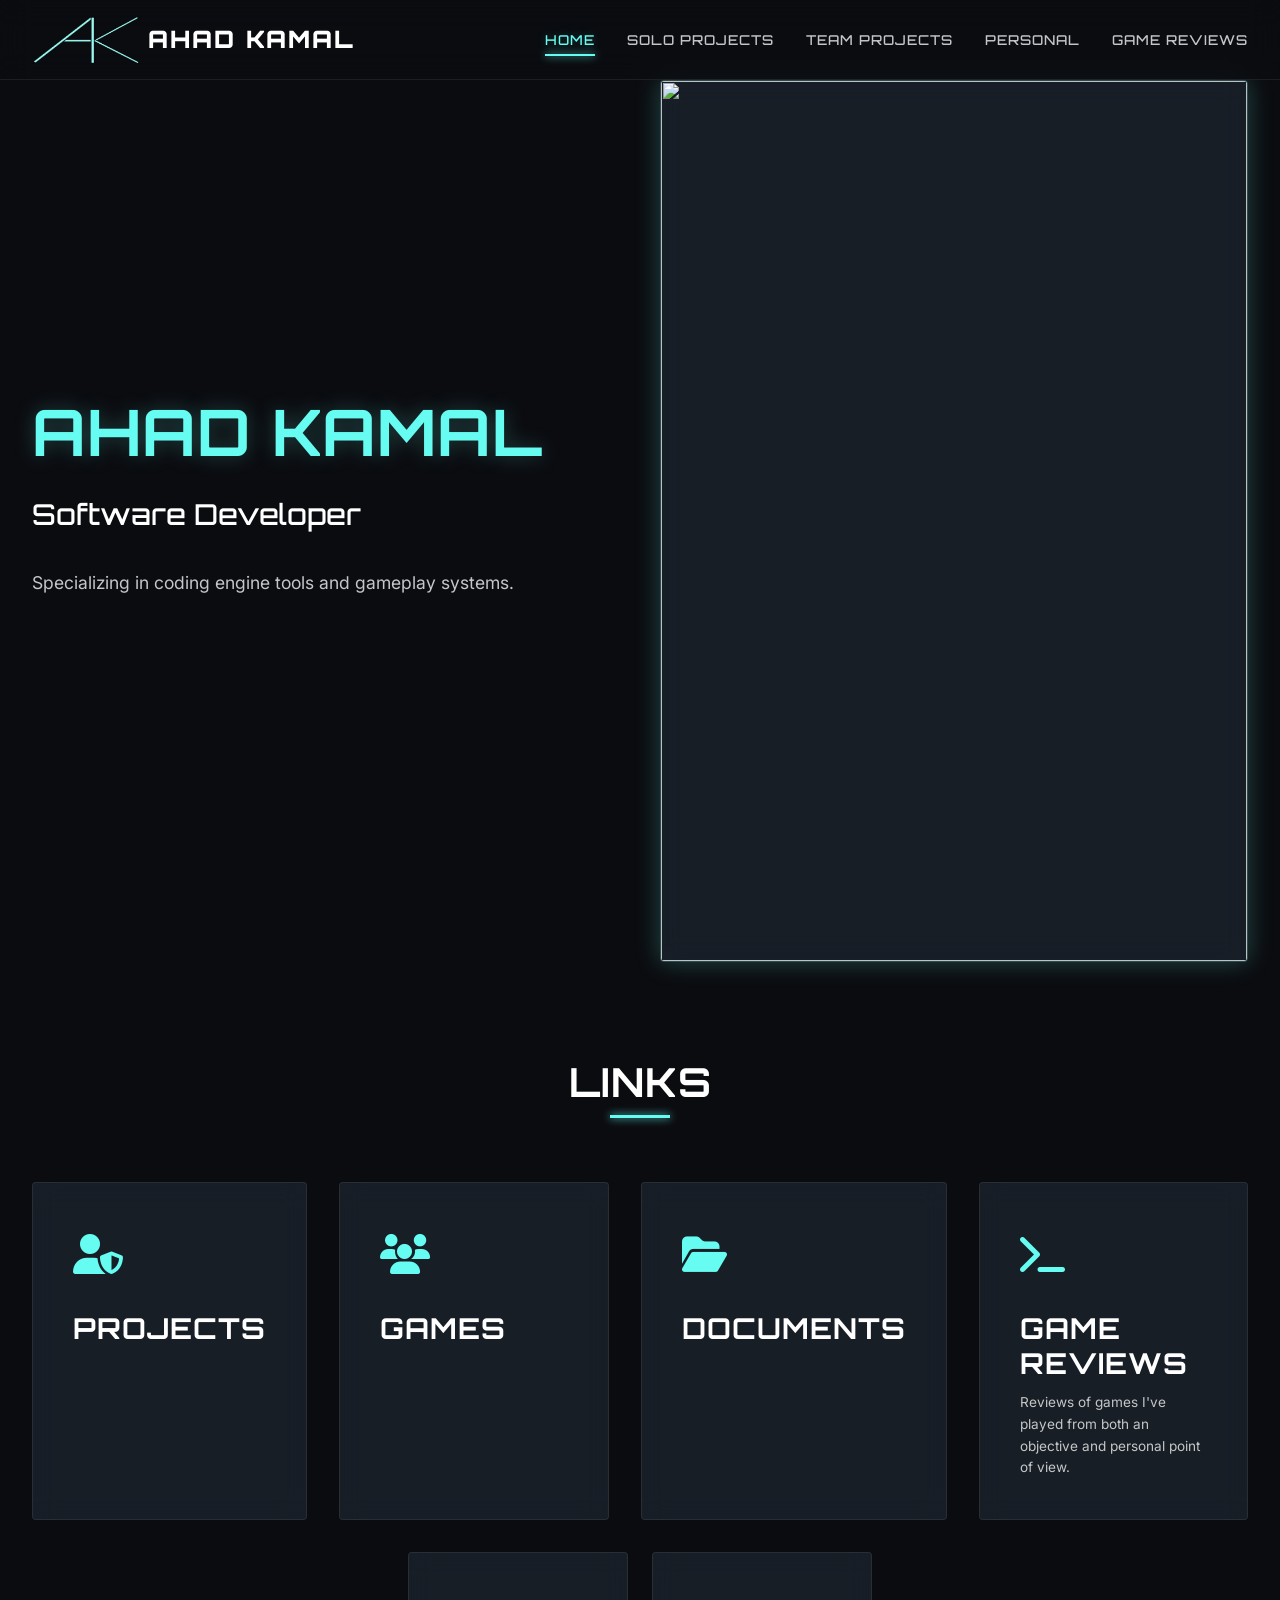
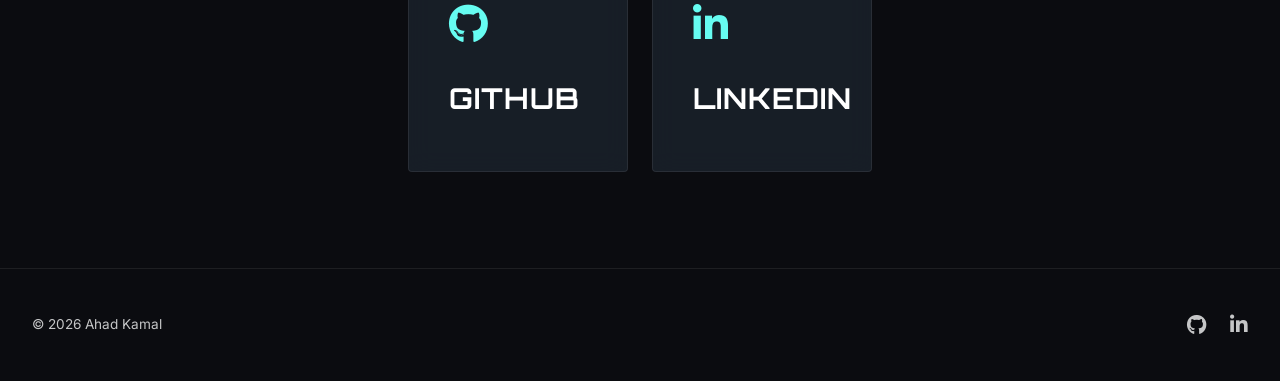
==== index.html @ 6965c728 "Updated grid in index.html" ====
<!DOCTYPE html>
<html lang="en">
<head>
    <meta charset="UTF-8">
    <meta name="viewport" content="width=device-width, initial-scale=1.0">
    <title>Game Developer Portfolio | Premium Studio Interface</title>
    <link rel="stylesheet" href="https://cdnjs.cloudflare.com/ajax/libs/font-awesome/6.4.0/css/all.min.css">
    <link rel="stylesheet" href="css/styles.css">
</head>
<body>

    <header class="navbar" role="banner">
        <div class="container nav-container">
            <a href="index.html" class="nav-logo" aria-label="Developer Home">
                <img src="images/Logo.png" alt="Logo" style="width:108px;height:48px;">
                Ahad Kamal
            </a>
            
            <button class="nav-toggle" aria-label="Toggle Navigation Menu" aria-expanded="false" aria-controls="primary-navigation">
                <span class="bar"></span>
                <span class="bar"></span>
                <span class="bar"></span>
            </button>

            <nav id="primary-navigation" role="navigation">
                <ul class="nav-menu">
                    <li><a href="index.html" class="nav-link active">Home</a></li>
                    <li><a href="individual-work.html" class="nav-link">Solo Projects</a></li>
                    <li><a href="teamwork.html" class="nav-link">Team Projects</a></li>
                    <li><a href="documents.html" class="nav-link">Personal</a></li>
                    <li><a href="reviews.html" class="nav-link">Game Reviews</a></li>
                </ul>
            </nav>
        </div>
    </header>

    <main role="main">
        
        <!-- UPDATED TWO-COLUMN HERO INTEGRATION -->
        <section class="hero" aria-labelledby="hero-title" style="display: flex; align-items: center;">
            <div class="container grid-2" style="align-items: center; width: 100%;">
                
                <!-- Left Column: Copy Terminal -->
                <div class="hero-content">
                    <h1 id="hero-title"><span>Ahad Kamal</span></h1>
                    <p class="subtitle">Software Developer</p>
                    <p class="description">
                        Specializing in coding engine tools and gameplay systems.
                    </p>
                </div>

                <!-- Right Column: Labeled Premium Key Art Container -->
                <div class="glass-panel" style="overflow: hidden; aspect-ratio: 16 / 24; border: var(--border-glow); box-shadow: 0 0 25px var(--accent-cyber-glow);">
                    <img src="images/Thumbnail.jpg" alt="" style="width: 100%; height: 100%; object-fit: cover;">
                </div>

            </div>
        </section>

        <section class="section-padding" aria-labelledby="matrix-title">
            <div class="container">
                <div class="section-header">
                    <h2 id="matrix-title">Links</h2>
                </div>
                
                <div class="grid-4">
                    <a href="individual-work.html" class="glass-panel portal-card" aria-label="Go to Solo Projects">
                        <div>
                            <div class="icon"><i class="fas fa-user-shield"></i></div>
                            <h3>Projects</h3>
                            <p></p>
                        </div>
                    </a>

                    <a href="teamwork.html" class="glass-panel portal-card" aria-label="Go to Teamwork Projects">
                        <div>
                            <div class="icon"><i class="fas fa-users"></i></div>
                            <h3>Games</h3>
                            <p></p>
                        </div>
                    </a>

                    <a href="documents.html" class="glass-panel portal-card" aria-label="Go to Personal Documents">
                        <div>
                            <div class="icon"><i class="fas fa-folder-open"></i></div>
                            <h3>Documents</h3>
                            <p></p>
                        </div>
                    </a>

                    <a href="reviews.html" class="glass-panel portal-card" aria-label="Go to Game Reviews">
                        <div>
                            <div class="icon"><i class="fas fa-terminal"></i></div>
                            <h3>Game Reviews</h3>
                            <p>Reviews of games I've played from both an objective and personal point of view.</p>
                        </div>
                    </a>
                </div>
            </div>

                <div class="social-links">
                    <a href="https://github.com/Ahad-Kamal"
                       target="_blank"
                       rel="noopener"
                       class="glass-panel portal-card social-card">
                       <div>
                           <div class="icon"><i class="fab fa-github"></i></div>
                           <h3>GitHub</h3>
                       </div>
                   </a>

                   <a href="https://www.linkedin.com/in/ahad-kamal-476446263"
                      target="_blank"
                      rel="noopener"
                      class="glass-panel portal-card social-card">
                      <div>
                        <div class="icon"><i class="fab fa-linkedin-in"></i></div>
                        <h3>LinkedIn</h3>
                      </div>
                  </a>
            </div>
        </section>
    </main>

    <footer class="footer" role="contentinfo">
        <div class="container footer-container">
            <p class="footer-copy">&copy; <span id="dynamic-year"></span> Ahad Kamal</p>
            <div class="footer-socials">
                <a href="https://github.com/Ahad-Kamal" target="_blank" rel="noopener" class="social-icon" aria-label="GitHub Target Terminal"><i class="fab fa-github"></i></a>
                <a href="https://www.linkedin.com/in/ahad-kamal-476446263" target="_blank" rel="noopener" class="social-icon" aria-label="LinkedIn Network Uplink"><i class="fab fa-linkedin-in"></i></a>
            </div>
        </div>
    </footer>

    <script src="js/main.js"></script>
</body>
</html>
---- css/styles.css ----
/* ==========================================================================
   1. DESIGN SYSTEM VARIABLES & FONTS
   ========================================================================== */
@import url('https://fonts.googleapis.com/css2?family=Inter:wght@300;400;500;600&family=Orbitron:wght@500;700;900&display=swap');

:root {
    /* Color Palette */
    --bg-deep-space: #0b0c10;
    --bg-dark-slate: #1f2833;
    --bg-card-glass: rgba(31, 40, 51, 0.65);
    --bg-nav-glass: rgba(11, 12, 16, 0.75);
    
    --accent-cyber: #66fcf1;
    --accent-laser: #45a29e;
    --accent-cyber-glow: rgba(102, 252, 241, 0.25);
    --accent-laser-glow: rgba(69, 162, 158, 0.2);
    
    --text-platinum: #ffffff;
    --text-muted: #c5c6c7;
    --text-dark: #0b0c10;

    /* Semantic Structural Variables */
    --border-glow: 1px solid rgba(102, 252, 241, 0.2);
    --border-muted: 1px solid rgba(197, 198, 199, 0.1);
    --radius-sharp: 4px;
    --transition-fast: all 0.3s ease-in-out;
    --max-width: 1400px;
    --nav-height: 80px;

    /* Fluid Typography Clamps (Responsive without Media Queries) */
    --font-heading: 'Orbitron', sans-serif;
    --font-body: 'Inter', sans-serif;
    
    --fs-h1: clamp(2.5rem, 5vw, 4.5rem);
    --fs-h2: clamp(1.8rem, 4vw, 2.5rem);
    --fs-h3: clamp(1.4rem, 2.5vw, 1.8rem);
    --fs-body: clamp(0.95rem, 1vw + 0.5rem, 1.1rem);
    --fs-small: 0.85rem;
}

/* ==========================================================================
   2. CORE RESET & BASE STYLES
   ========================================================================== */
*, *::before, *::after {
    box-sizing: border-box;
    margin: 0;
    padding: 0;
}

html {
    scroll-behavior: smooth;
    background-color: var(--bg-deep-space);
    font-family: var(--font-body);
    color: var(--text-muted);
    line-height: 1.6;
}

body {
    min-height: 100vh;
    display: flex;
    flex-direction: column;
    overflow-x: hidden;
    position: relative;
}

/* Base Scrollbar Styling */
::-webkit-scrollbar {
    width: 8px;
    height: 8px;
}
::-webkit-scrollbar-track {
    background: var(--bg-deep-space);
}
::-webkit-scrollbar-thumb {
    background: var(--bg-dark-slate);
    border: 1px solid var(--accent-laser);
    border-radius: var(--radius-sharp);
}
::-webkit-scrollbar-thumb:hover {
    background: var(--accent-cyber);
}

/* Typography Defaults */
h1, h2, h3, h4 {
    font-family: var(--font-heading);
    color: var(--text-platinum);
    font-weight: 700;
    letter-spacing: 1px;
    line-height: 1.2;
}

a {
    color: inherit;
    text-decoration: none;
    transition: var(--transition-fast);
}

img, iframe, video {
    max-width: 100%;
    display: block;
    height: auto;
}

/* Focus States for Keyboard Accessibility */
a:focus-visible, button:focus-visible {
    outline: 2px solid var(--accent-cyber);
    outline-offset: 4px;
}

/* ==========================================================================
   3. GLOBAL LAYOUT & STRUCTURAL UTILITIES
   ========================================================================== */
.container {
    width: 100%;
    max-width: var(--max-width);
    margin: 0 auto;
    padding: 0 2rem;
}

.section-padding {
    padding: 6rem 0;
}

.grid-2 {
    display: grid;
    grid-template-columns: repeat(auto-fit, minmax(300px, 1fr));
    gap: 2.5rem;
}

.grid-3 {
    display: grid;
    grid-template-columns: repeat(auto-fit, minmax(350px, 1fr));
    gap: 2.5rem;
}

.grid-4 {
    display: grid;
    grid-template-columns: repeat(4, 1fr);
    gap: 2rem;
}

.social-links {
    display: flex;
    justify-content: center;
    gap: 1.5rem;
    margin-top: 2rem;
}

.social-card {
    width: 220px;
}

.flex-center {
    display: flex;
    align-items: center;
    justify-content: center;
}

/* Glassmorphism Base Modifier */
.glass-panel {
    background: var(--bg-card-glass);
    backdrop-filter: blur(12px);
    -webkit-backdrop-filter: blur(12px);
    border: var(--border-muted);
    border-radius: var(--radius-sharp);
    transition: var(--transition-fast);
}

.glass-panel:hover {
    border: var(--border-glow);
    box-shadow: 0 0 20px var(--accent-cyber-glow);
}

/* Tech Badges / Tags */
.tech-badge {
    display: inline-block;
    font-family: var(--font-heading);
    font-size: var(--fs-small);
    font-weight: 500;
    color: var(--accent-cyber);
    background: rgba(102, 252, 241, 0.08);
    border: 1px solid rgba(102, 252, 241, 0.3);
    padding: 0.25rem 0.75rem;
    border-radius: var(--radius-sharp);
    text-transform: uppercase;
    letter-spacing: 0.5px;
}

/* Section Header Utility */
.section-header {
    margin-bottom: 4rem;
    text-align: center;
    position: relative;
}

.section-header h2 {
    font-size: var(--fs-h2);
    text-transform: uppercase;
    display: inline-block;
    position: relative;
    padding-bottom: 0.75rem;
}

.section-header h2::after {
    content: '';
    position: absolute;
    bottom: 0;
    left: 50%;
    transform: translateX(-50%);
    width: 60px;
    height: 3px;
    background: var(--accent-cyber);
    box-shadow: 0 0 8px var(--accent-cyber);
}

/* ==========================================================================
   4. NAVIGATION COMPONENT (STICKY/GLASSMORPHIC)
   ========================================================================== */
.navbar {
    position: fixed;
    top: 0;
    left: 0;
    width: 100%;
    height: var(--nav-height);
    z-index: 1000;
    background: var(--bg-nav-glass);
    backdrop-filter: blur(16px);
    -webkit-backdrop-filter: blur(16px);
    border-bottom: var(--border-muted);
    transition: var(--transition-fast);
}

.navbar.scrolled {
    height: 70px;
    border-bottom: var(--border-glow);
    box-shadow: 0 4px 20px rgba(0, 0, 0, 0.4);
}

.nav-container {
    display: flex;
    align-items: center;
    justify-content: space-between;
    height: 100%;
}

.nav-logo {
    font-family: var(--font-heading);
    font-size: 1.5rem;
    font-weight: 900;
    color: var(--text-platinum);
    text-transform: uppercase;
    letter-spacing: 2px;
    display: flex;
    align-items: center;
    gap: 0.5rem;
}

.nav-logo-icon {
    width: 36px;
    height: 36px;
    object-fit: contain;
    flex-shrink: 0;
}

.nav-logo span {
    color: var(--accent-cyber);
    text-shadow: 0 0 10px var(--accent-cyber-glow);
}

.nav-menu {
    display: flex;
    list-style: none;
    gap: 2rem;
}

.nav-link {
    font-family: var(--font-heading);
    font-size: var(--fs-small);
    font-weight: 500;
    text-transform: uppercase;
    letter-spacing: 1px;
    padding: 0.5rem 0;
    position: relative;
}

.nav-link:hover, .nav-link.active {
    color: var(--accent-cyber);
    text-shadow: 0 0 8px var(--accent-cyber-glow);
}

.nav-link::after {
    content: '';
    position: absolute;
    bottom: 0;
    left: 0;
    width: 0;
    height: 2px;
    background: var(--accent-cyber);
    box-shadow: 0 0 8px var(--accent-cyber);
    transition: var(--transition-fast);
}

.nav-link:hover::after, .nav-link.active::after {
    width: 100%;
}

/* Mobile Hamburger Trigger */
.nav-toggle {
    display: none;
    flex-direction: column;
    justify-content: space-between;
    width: 30px;
    height: 21px;
    background: transparent;
    border: none;
    cursor: pointer;
    z-index: 1100;
}

.nav-toggle .bar {
    width: 100%;
    height: 3px;
    background-color: var(--text-platinum);
    transition: var(--transition-fast);
    border-radius: var(--radius-sharp);
}

/* ==========================================================================
   5. BUTTON & INTERACTION UTILITIES
   ========================================================================== */
.btn {
    display: inline-flex;
    align-items: center;
    justify-content: center;
    gap: 0.75rem;
    font-family: var(--font-heading);
    font-size: var(--fs-small);
    font-weight: 700;
    text-transform: uppercase;
    letter-spacing: 1px;
    padding: 1rem 2rem;
    border-radius: var(--radius-sharp);
    cursor: pointer;
    transition: var(--transition-fast);
    position: relative;
    overflow: hidden;
}

.btn-primary {
    background: var(--accent-cyber);
    color: var(--text-dark);
    border: 1px solid var(--accent-cyber);
    box-shadow: 0 0 15px var(--accent-cyber-glow);
}

.btn-primary:hover {
    background: transparent;
    color: var(--accent-cyber);
    box-shadow: 0 0 25px rgba(102, 252, 241, 0.4);
}

.btn-secondary {
    background: transparent;
    color: var(--text-platinum);
    border: 1px solid var(--accent-laser);
}

.btn-secondary:hover {
    background: rgba(69, 162, 158, 0.1);
    color: var(--accent-cyber);
    border-color: var(--accent-cyber);
    box-shadow: 0 0 15px var(--accent-laser-glow);
}

/* Micro-animation for interactive download/action items */
.btn-animate-icon i {
    transition: var(--transition-fast);
}

.btn-animate-icon:hover i {
    transform: translateY(3px);
}

/* ==========================================================================
   6. PAGE 1: HOME COMPONENT STYLES
   ========================================================================== */
.hero {
    min-height: 100vh;
    position: relative;
    display: flex;
    align-items: center;
    padding-top: var(--nav-height);
    background: linear-gradient(rgba(11, 12, 16, 0.85), rgba(11, 12, 16, 0.95)), 
                url('../images/hero-bg.jpg') center/cover no-repeat fixed;
}

.hero-content {
    max-width: 800px;
}

.hero h1 {
    font-size: var(--fs-h1);
    text-transform: uppercase;
    line-height: 1.1;
    margin-bottom: 1.5rem;
}

.hero h1 span {
    color: var(--accent-cyber);
    text-shadow: 0 0 20px var(--accent-cyber-glow);
}

.hero .subtitle {
    font-size: var(--fs-h3);
    color: var(--text-platinum);
    font-family: var(--font-heading);
    margin-bottom: 2rem;
    font-weight: 500;
}

.hero .description {
    font-size: var(--fs-body);
    margin-bottom: 3rem;
    max-width: 650px;
}

.hero-buttons {
    display: flex;
    gap: 1.5rem;
    flex-wrap: wrap;
}

/* Portal/Quick-Access Matrix Grid */
.portal-card {
    padding: 2.5rem;
    display: flex;
    flex-direction: column;
    justify-content: space-between;
    height: 100%;
    min-height: 220px;
}

.portal-card .icon {
    font-size: 2.5rem;
    color: var(--accent-cyber);
    margin-bottom: 1.5rem;
}

.portal-card h3 {
    font-size: var(--fs-h3);
    margin-bottom: 0.75rem;
    text-transform: uppercase;
}

.portal-card p {
    font-size: var(--fs-small);
    color: var(--text-muted);
}

/* ==========================================================================
   7. PAGE 2: INDIVIDUAL WORK STYLES (TEMPLATED SHOWCASE)
   ========================================================================== */
.project-showcase {
    margin-bottom: 6rem;
}

.project-showcase:last-child {
    margin-bottom: 0;
}

.showcase-media {
    position: relative;
    width: 100%;
    aspect-ratio: 16 / 9;
    background: var(--bg-dark-slate);
    border-radius: var(--radius-sharp);
    overflow: hidden;
    border: var(--border-muted);
}

.showcase-media img {
    width: 100%;
    height: 100%;
    object-fit: cover;
}

.showcase-content {
    display: flex;
    flex-direction: column;
    justify-content: center;
}

.showcase-title {
    font-size: var(--fs-h2);
    text-transform: uppercase;
    margin-bottom: 1rem;
}

.tech-stack-container {
    display: flex;
    flex-wrap: wrap;
    gap: 0.5rem;
    margin-bottom: 1.5rem;
}

.showcase-block {
    margin-bottom: 1.5rem;
}

.showcase-block h4 {
    font-family: var(--font-heading);
    color: var(--accent-cyber);
    text-transform: uppercase;
    font-size: var(--fs-small);
    margin-bottom: 0.5rem;
    letter-spacing: 0.5px;
}

/* Alternating layout via order assignment for alternating rows */
.project-showcase.alternate .showcase-media {
    order: 2;
}

/* ==========================================================================
   8. PAGE 3: TEAMWORK PROJECTS (VIDEO TRAILERS & METADATA)
   ========================================================================== */
.team-card {
    display: grid;
    grid-template-columns: 2fr 1fr;
    border: var(--border-muted);
    border-radius: var(--radius-sharp);
    overflow: hidden;
    background: var(--bg-card-glass);
}

.video-container {
    position: relative;
    width: 100%;
    padding-bottom: 56.25%; /* Perfect 16:9 Aspect Ratio */
    height: 0;
    background: #000;
}

.video-container iframe {
    position: absolute;
    top: 0;
    left: 0;
    width: 100%;
    height: 100%;
    border: 0;
}

.sidebar-meta {
    padding: 2rem;
    background: rgba(11, 12, 16, 0.4);
    border-left: var(--border-muted);
    display: flex;
    flex-direction: column;
    justify-content: space-between;
}

.meta-group {
    margin-bottom: 1.25rem;
}

.meta-group:last-child {
    margin-bottom: 0;
}

.meta-label {
    font-family: var(--font-heading);
    color: var(--accent-cyber);
    font-size: var(--fs-small);
    text-transform: uppercase;
    font-weight: 700;
    display: block;
    margin-bottom: 0.25rem;
}

.meta-value {
    font-size: var(--fs-body);
    color: var(--text-platinum);
}

/* ==========================================================================
   9. PAGE 4: PERSONAL DOCUMENTS STYLES
   ========================================================================== */
.doc-split-layout {
    display: grid;
    grid-template-columns: 1fr 1fr;
    gap: 4rem;
}

.doc-section {
    display: flex;
    flex-direction: column;
}

.doc-preview-box {
    width: 100%;
    height: 600px;
    background: var(--bg-dark-slate);
    border: var(--border-muted);
    border-radius: var(--radius-sharp);
    margin-bottom: 1.5rem;
    overflow: hidden;
}

.doc-preview-box iframe {
    width: 100%;
    height: 100%;
    border: none;
}

/* ==========================================================================
   10. PAGE 5: GAME REVIEWS STYLES (ENGINEERING ANALYSIS)
   ========================================================================== */
.review-card {
    display: flex;
    flex-direction: column;
    height: 100%;
    overflow: hidden;
}

.review-thumb {
    width: 100%;
    aspect-ratio: 16 / 9;
    object-fit: cover;
    border-bottom: var(--border-muted);
}

.review-body {
    padding: 2rem;
    flex-grow: 1;
    display: flex;
    flex-direction: column;
}

.review-title {
    font-size: var(--fs-h3);
    text-transform: uppercase;
    margin-bottom: 1rem;
}

/* Metric / Performance Rating Layouts */
.rating-container {
    margin: 1rem 0 1.5rem 0;
}

.rating-row {
    margin-bottom: 0.75rem;
}

.rating-info {
    display: flex;
    justify-content: space-between;
    font-family: var(--font-heading);
    font-size: var(--fs-small);
    text-transform: uppercase;
    margin-bottom: 0.25rem;
}

.rating-bar-bg {
    width: 100%;
    height: 6px;
    background: var(--bg-dark-slate);
    border-radius: var(--radius-sharp);
    overflow: hidden;
}

.rating-bar-fill {
    height: 100%;
    background: linear-gradient(90deg, var(--accent-laser), var(--accent-cyber));
    box-shadow: 0 0 8px var(--accent-cyber-glow);
    border-radius: var(--radius-sharp);
}

/* Expandable content architecture */
.review-snippet {
    font-size: var(--fs-body);
    margin-bottom: 1.5rem;
}

.review-full-content {
    max-height: 0;
    overflow: hidden;
    transition: max-height 0.4s ease-out;
    font-size: var(--fs-body);
    color: var(--text-muted);
    border-top: 0 solid transparent;
    padding-top: 0;
}

.review-full-content.expanded {
    max-height: 1000px; /* High boundary box for smooth CSS transitions */
    border-top: 1px solid rgba(197, 198, 199, 0.1);
    padding-top: 1rem;
    margin-top: 1rem;
}

.btn-toggle-review {
    background: transparent;
    border: none;
    color: var(--accent-cyber);
    font-family: var(--font-heading);
    font-size: var(--fs-small);
    text-transform: uppercase;
    cursor: pointer;
    display: inline-flex;
    align-items: center;
    gap: 0.5rem;
    padding: 0;
    margin-top: auto;
    font-weight: 700;
}

/* ==========================================================================
   11. GLOBAL FOOTER COMPONENT
   ========================================================================== */
.footer {
    margin-top: auto;
    background: var(--bg-deep-space);
    border-top: var(--border-muted);
    padding: 2.5rem 0;
}

.footer-container {
    display: flex;
    justify-content: space-between;
    align-items: center;
    flex-wrap: wrap;
    gap: 1.5rem;
}

.footer-copy {
    font-size: var(--fs-small);
    color: var(--text-muted);
}

.footer-socials {
    display: flex;
    gap: 1.5rem;
}

.social-icon {
    font-size: 1.25rem;
    color: var(--text-muted);
}

.social-icon:hover {
    color: var(--accent-cyber);
    transform: translateY(-3px);
    text-shadow: 0 0 10px var(--accent-cyber-glow);
}

/* ==========================================================================
   12. MEDIA QUERIES & RESPONSIVE BREAKPOINTS
   ========================================================================== */

/* Tablet & Smaller Layout adjustments */
@media (max-width: 992px) {
    .team-card {
        grid-template-columns: 1fr;
    }
    .sidebar-meta {
        border-left: none;
        border-top: var(--border-muted);
    }
    .doc-split-layout {
        grid-template-columns: 1fr;
        gap: 3rem;
    }
    .project-showcase.alternate .showcase-media {
        order: 0; /* Clear alternating layout rules on mobile viewports */
    }
}

/* Mobile Systems & Navigation Override */
@media (max-width: 768px) {
    .nav-toggle {
        display: flex;
    }

    .nav-menu {
        position: fixed;
        top: var(--nav-height);
        left: -100%;
        width: 100%;
        height: calc(100vh - var(--nav-height));
        background: rgba(11, 12, 16, 0.98);
        backdrop-filter: blur(20px);
        flex-direction: column;
        align-items: center;
        padding-top: 3rem;
        gap: 2.5rem;
        transition: 0.4s cubic-bezier(0.1, 0.9, 0.2, 1);
        border-top: var(--border-muted);
    }

    .nav-menu.active {
        left: 0;
    }

    /* Cross animation transformation states for mobile menu triggers */
    .nav-toggle.active .bar:nth-child(1) {
        transform: translateY(9px) rotate(45deg);
        background-color: var(--accent-cyber);
    }
    .nav-toggle.active .bar:nth-child(2) {
        opacity: 0;
    }
    .nav-toggle.active .bar:nth-child(3) {
        transform: translateY(-9px) rotate(-45deg);
        background-color: var(--accent-cyber);
    }

    .hero-buttons {
        flex-direction: column;
        width: 100%;
    }
    
    .btn {
        width: 100%;
    }
}
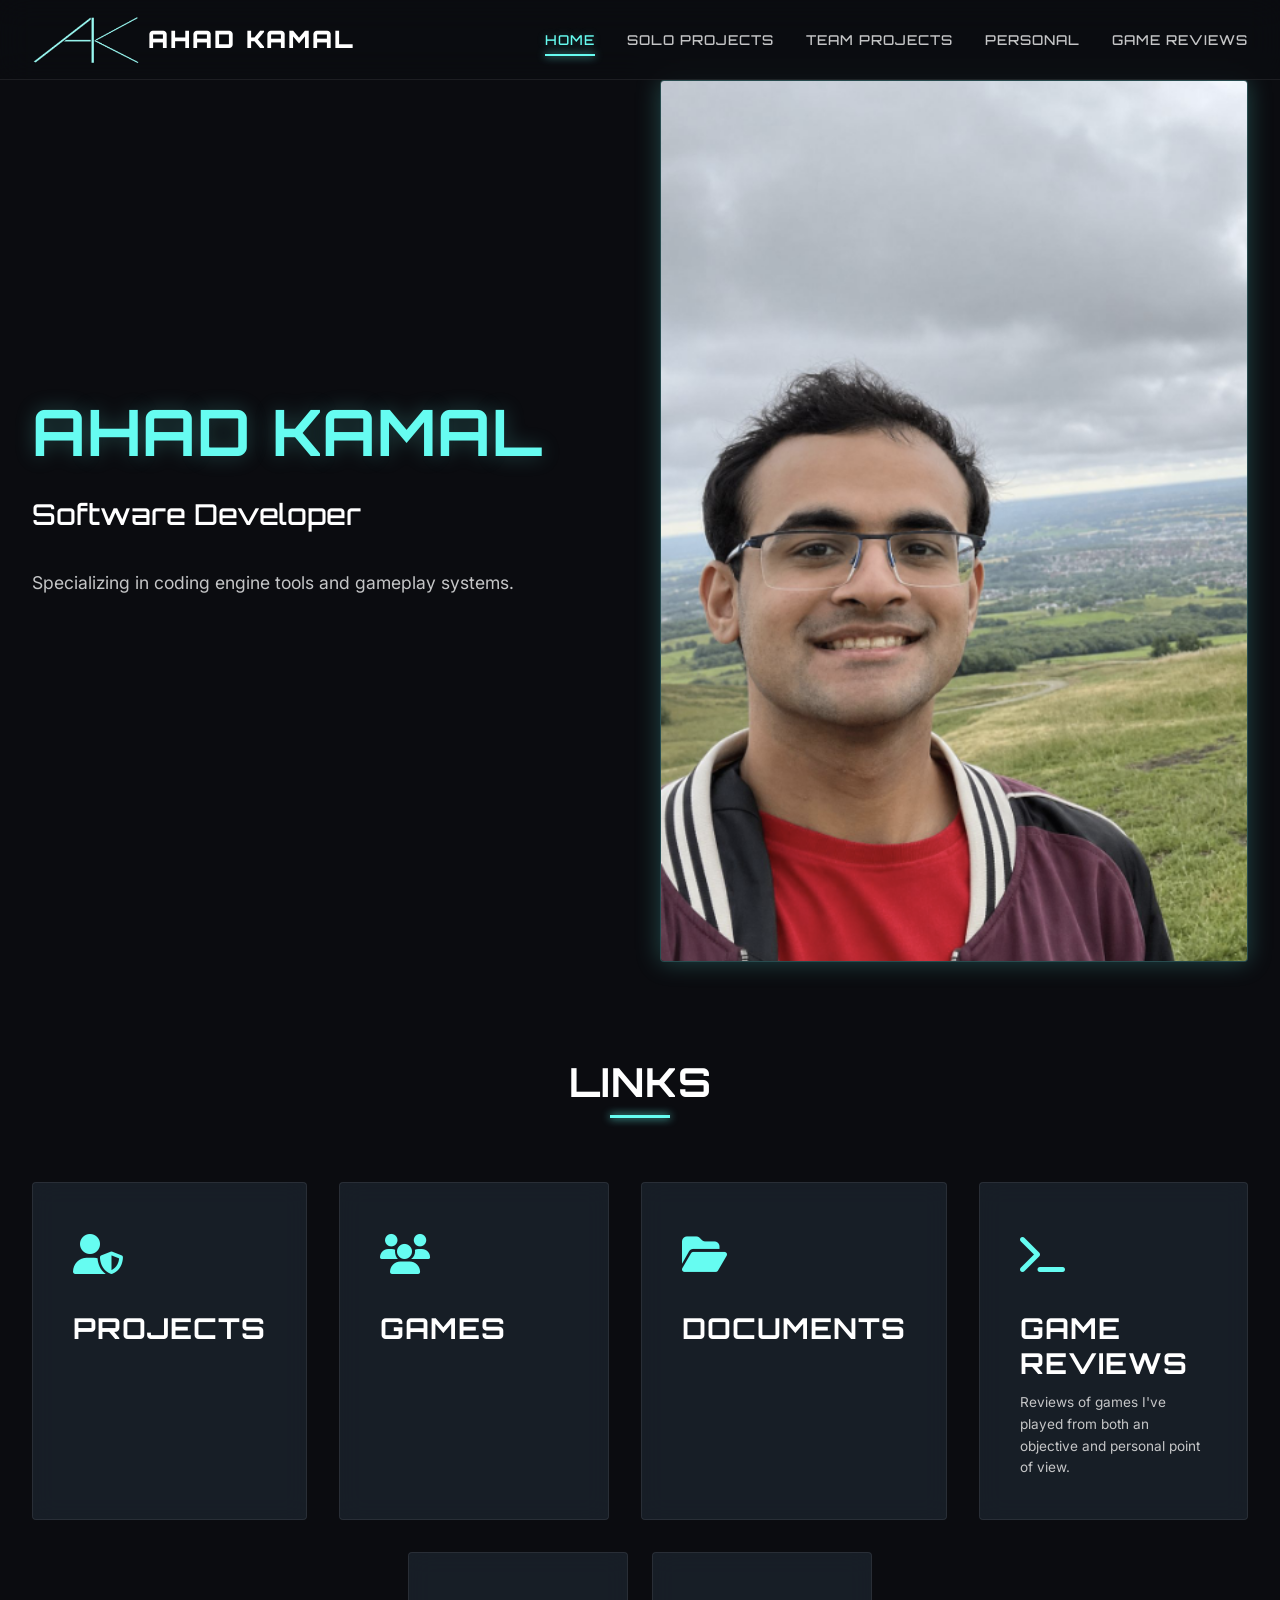
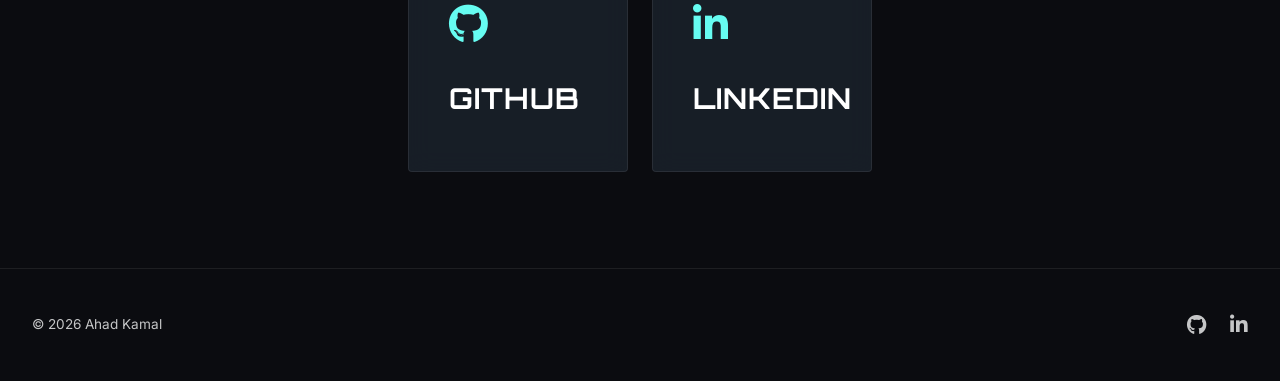
==== commit 88333d0f: "fixed thumbnail in index.html" ====
--- a/index.html
+++ b/index.html
@@ -51,7 +51,7 @@
 
                 <!-- Right Column: Labeled Premium Key Art Container -->
                 <div class="glass-panel" style="overflow: hidden; aspect-ratio: 16 / 24; border: var(--border-glow); box-shadow: 0 0 25px var(--accent-cyber-glow);">
-                    <img src="images/Thumbnail.jpg" alt="" style="width: 100%; height: 100%; object-fit: cover;">
+                    <img src="images/Thumbnail.png" alt="" style="width: 100%; height: 100%; object-fit: cover;">
                 </div>
 
             </div>
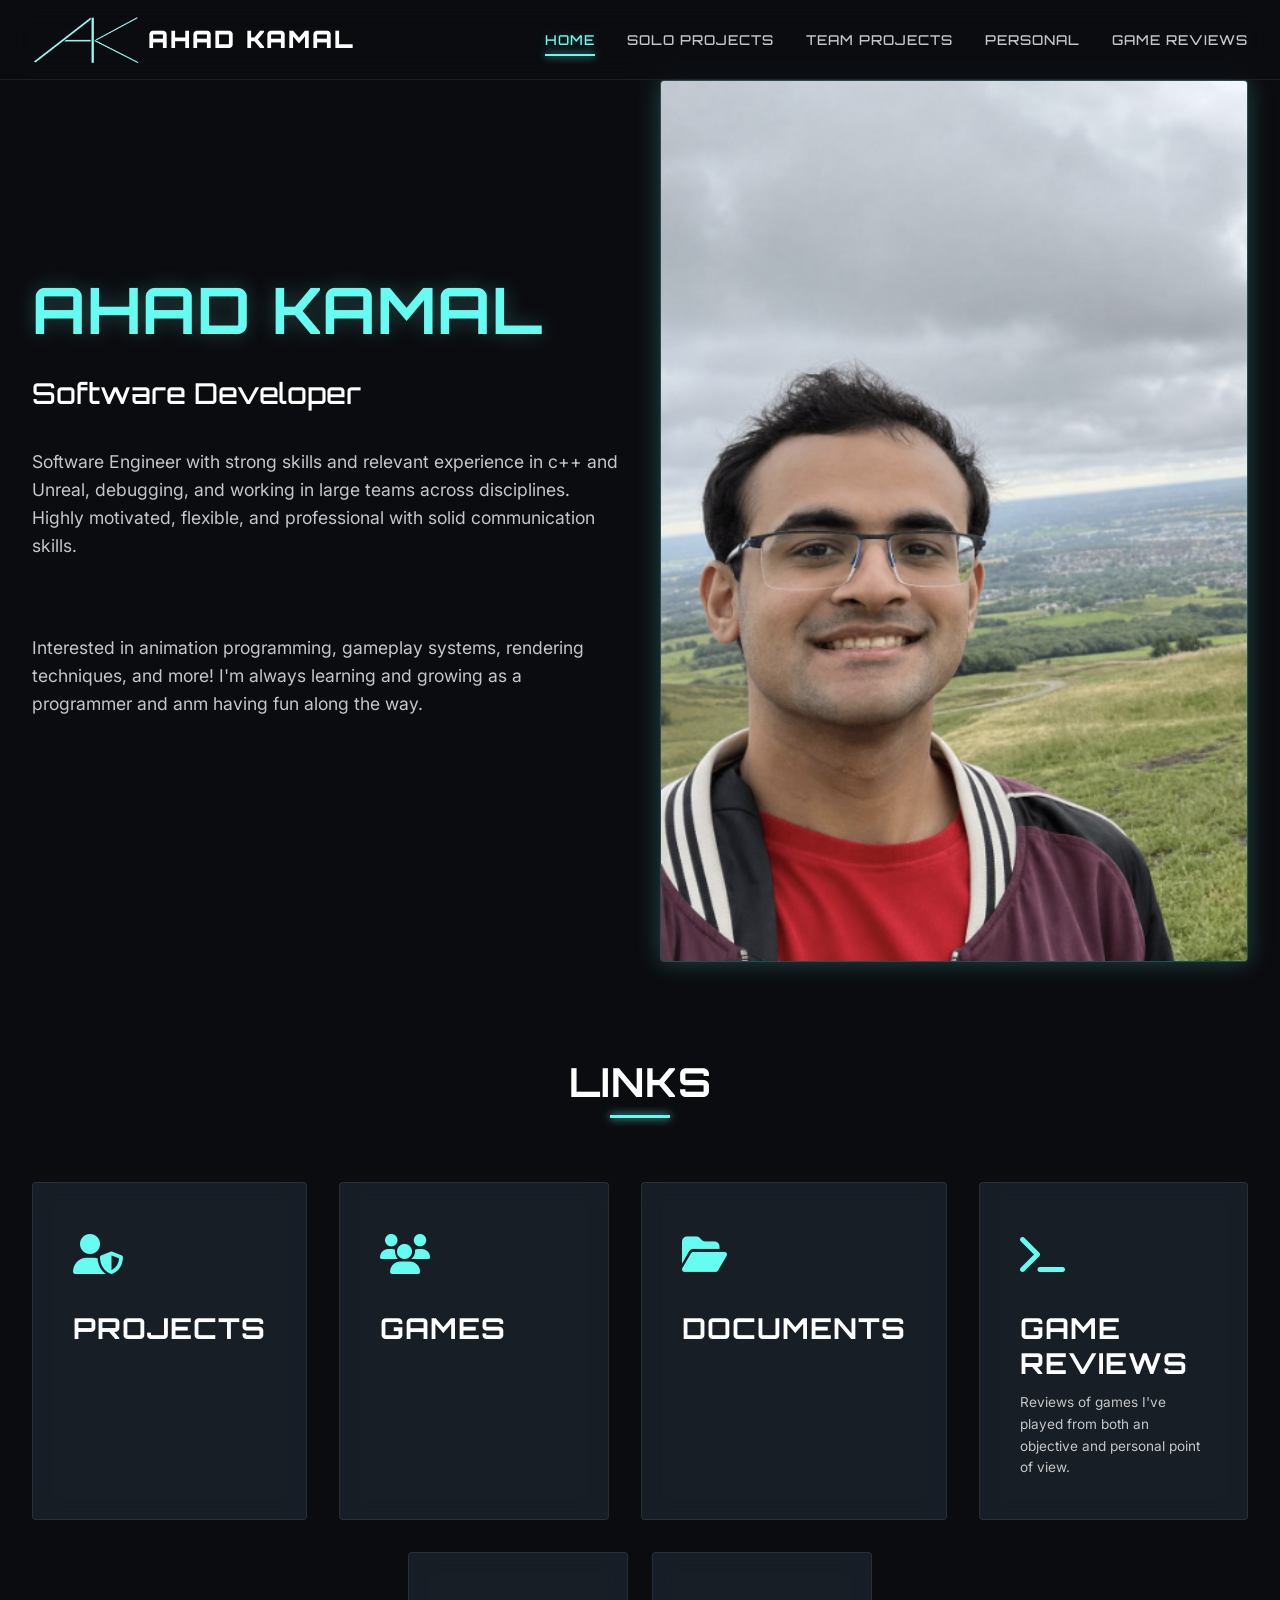
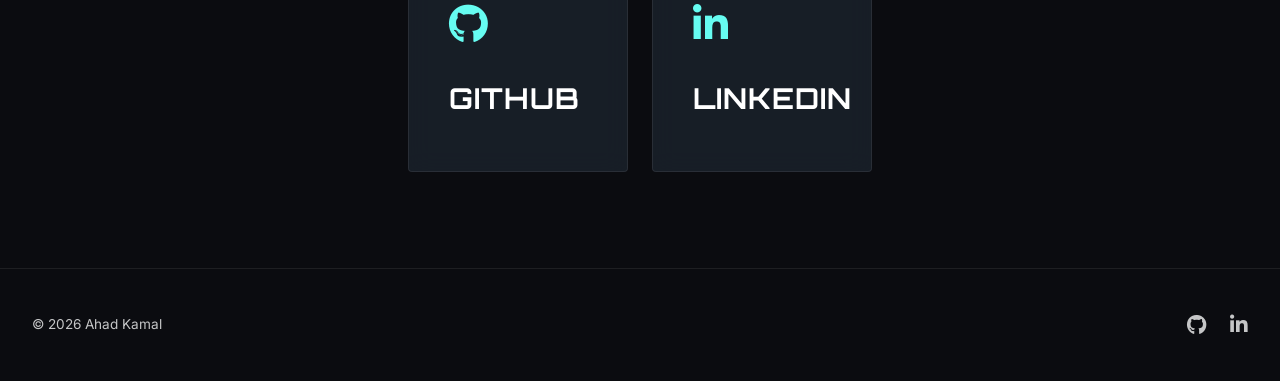
==== commit 0bcb28af: "Update index.html Updated description" ====
--- a/index.html
+++ b/index.html
@@ -45,7 +45,11 @@
                     <h1 id="hero-title"><span>Ahad Kamal</span></h1>
                     <p class="subtitle">Software Developer</p>
                     <p class="description">
-                        Specializing in coding engine tools and gameplay systems.
+                        Software Engineer with strong skills and relevant experience in c++ and Unreal, debugging, and working in large teams across disciplines. Highly motivated, flexible, and professional with solid communication skills. 
+                    </p>
+                    <br>
+                    <p class="description">
+                        Interested in animation programming, gameplay systems, rendering techniques, and more! I'm always learning and growing as a programmer and anm having fun along the way.
                     </p>
                 </div>
 
--- a/css/styles.css
+++ b/css/styles.css
@@ -255,13 +255,6 @@
     gap: 0.5rem;
 }
 
-.nav-logo-icon {
-    width: 36px;
-    height: 36px;
-    object-fit: contain;
-    flex-shrink: 0;
-}
-
 .nav-logo span {
     color: var(--accent-cyber);
     text-shadow: 0 0 10px var(--accent-cyber-glow);
@@ -471,7 +464,6 @@
 .showcase-media {
     position: relative;
     width: 100%;
-    aspect-ratio: 16 / 9;
     background: var(--bg-dark-slate);
     border-radius: var(--radius-sharp);
     overflow: hidden;
@@ -527,6 +519,7 @@
 .team-card {
     display: grid;
     grid-template-columns: 2fr 1fr;
+    align-items: center;
     border: var(--border-muted);
     border-radius: var(--radius-sharp);
     overflow: hidden;
@@ -536,8 +529,7 @@
 .video-container {
     position: relative;
     width: 100%;
-    padding-bottom: 56.25%; /* Perfect 16:9 Aspect Ratio */
-    height: 0;
+    aspect-ratio: 16 / 9;
     background: #000;
 }
 
@@ -582,11 +574,18 @@
     color: var(--text-platinum);
 }
 
+.text-link {
+    color: var(--accent-cyber);
+}
+
+.text-link:hover {
+    text-shadow: 0 0 8px var(--accent-cyber-glow);
+}
+
 /* ==========================================================================
    9. PAGE 4: PERSONAL DOCUMENTS STYLES
    ========================================================================== */
 .doc-split-layout {
-    display: grid;
     grid-template-columns: 1fr 1fr;
     gap: 4rem;
 }
@@ -598,7 +597,7 @@
 
 .doc-preview-box {
     width: 100%;
-    height: 600px;
+    height: 1200px;
     background: var(--bg-dark-slate);
     border: var(--border-muted);
     border-radius: var(--radius-sharp);
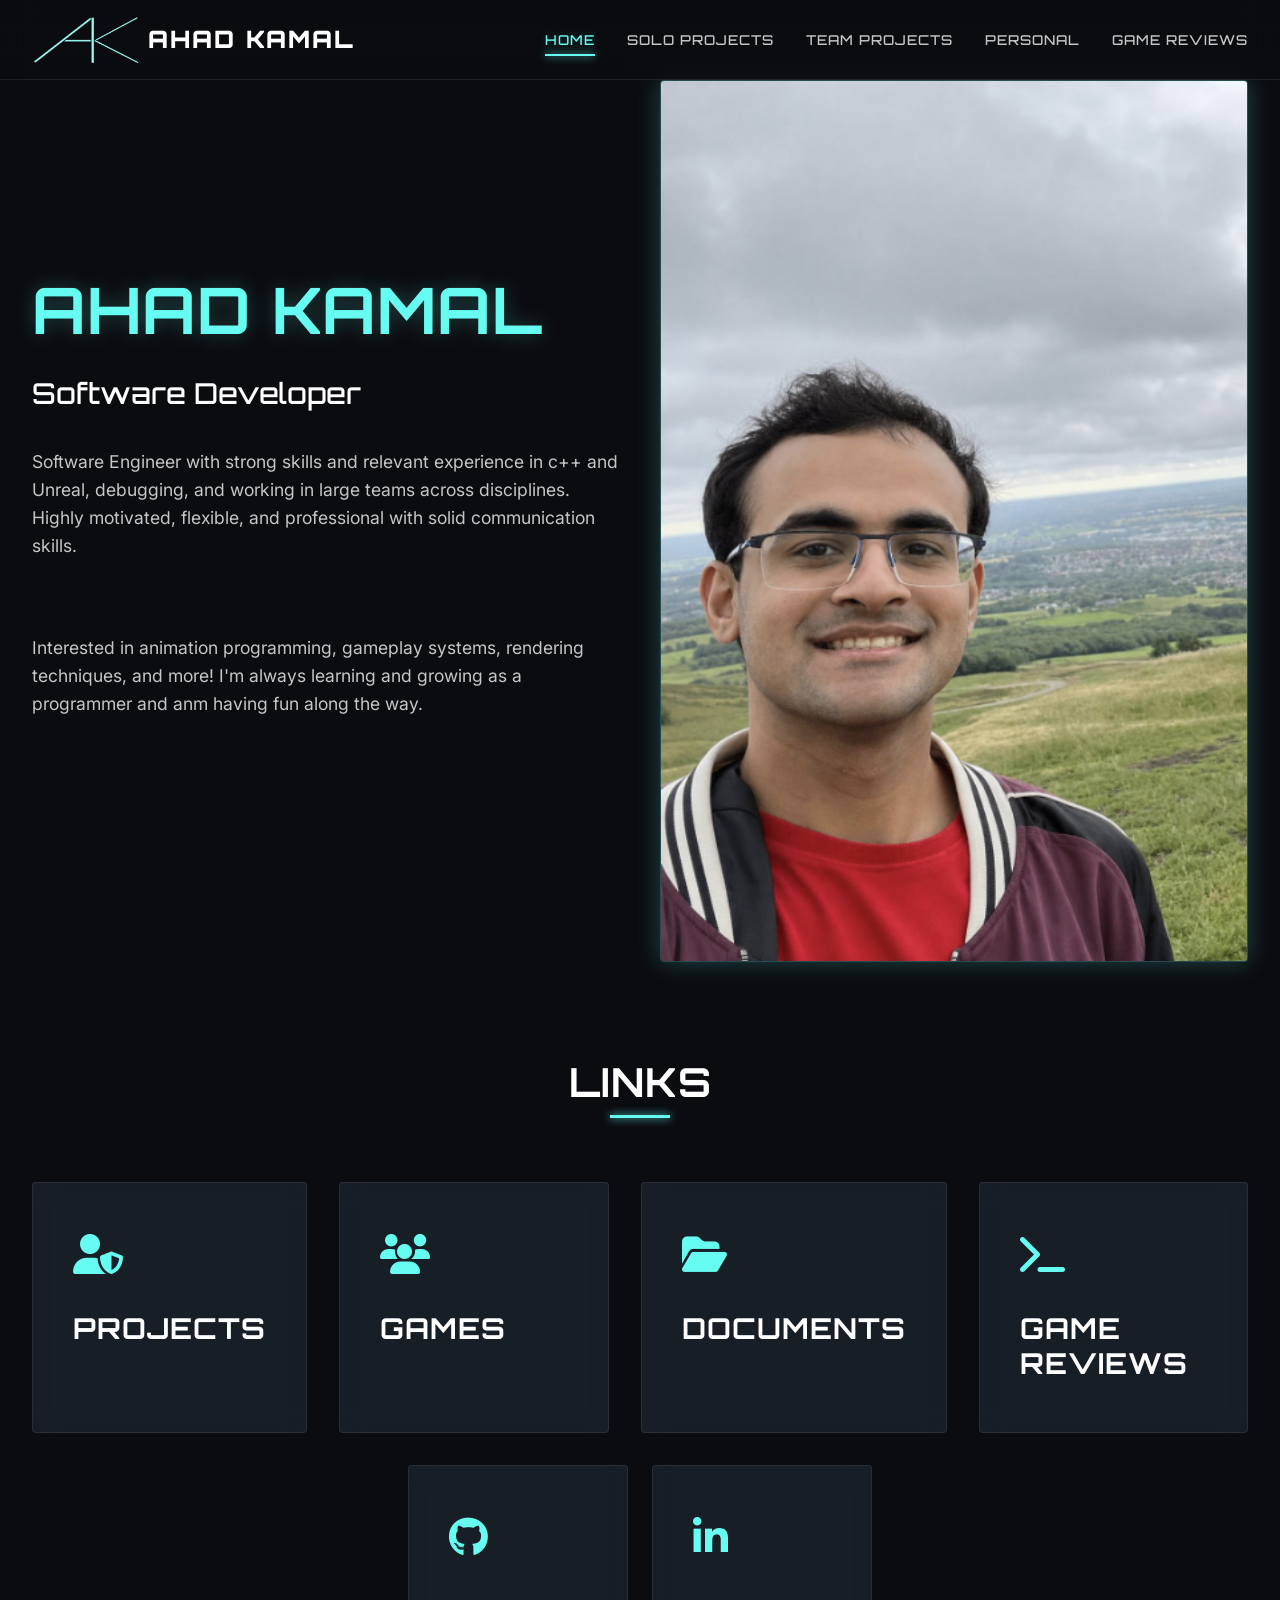
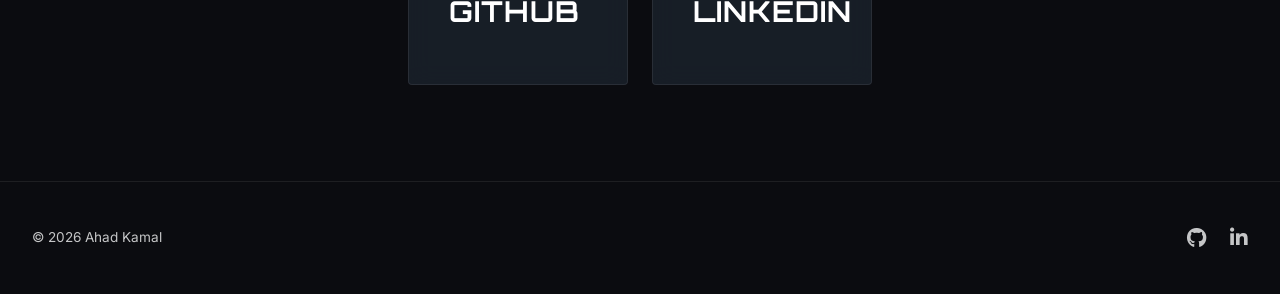
==== commit ec437054: "Update index.html" ====
--- a/index.html
+++ b/index.html
@@ -96,7 +96,6 @@
                         <div>
                             <div class="icon"><i class="fas fa-terminal"></i></div>
                             <h3>Game Reviews</h3>
-                            <p>Reviews of games I've played from both an objective and personal point of view.</p>
                         </div>
                     </a>
                 </div>
--- a/css/styles.css
+++ b/css/styles.css
@@ -473,7 +473,7 @@
 .showcase-media img {
     width: 100%;
     height: 100%;
-    object-fit: cover;
+    object-fit: contain;
 }
 
 .showcase-content {
@@ -642,6 +642,13 @@
 }
 
 /* Metric / Performance Rating Layouts */
+.review-content {
+    font-size: var(--fs-body);
+    color: var(--text-muted);
+    line-height: 1.8;
+    margin-top: 1rem;
+}
+
 .rating-container {
     margin: 1rem 0 1.5rem 0;
 }
@@ -682,7 +689,6 @@
 
 .review-full-content {
     max-height: 0;
-    overflow: hidden;
     transition: max-height 0.4s ease-out;
     font-size: var(--fs-body);
     color: var(--text-muted);
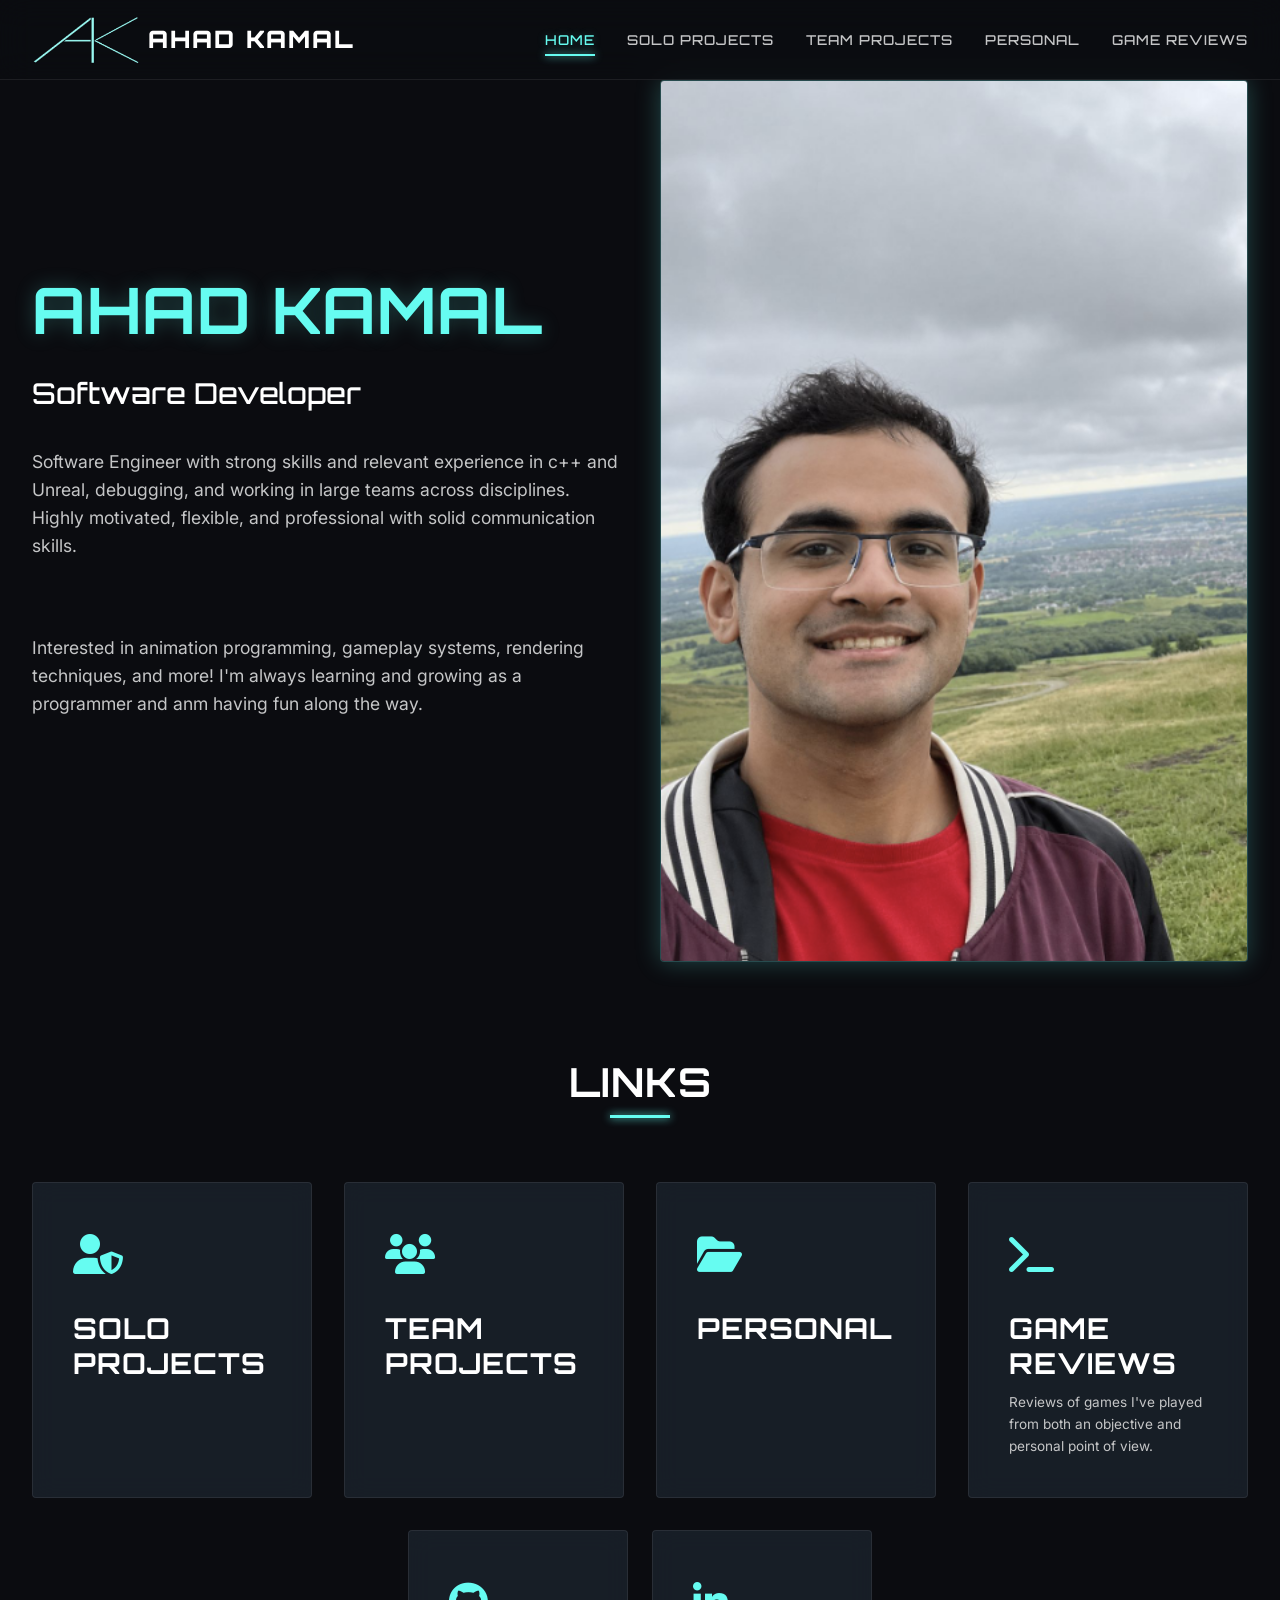
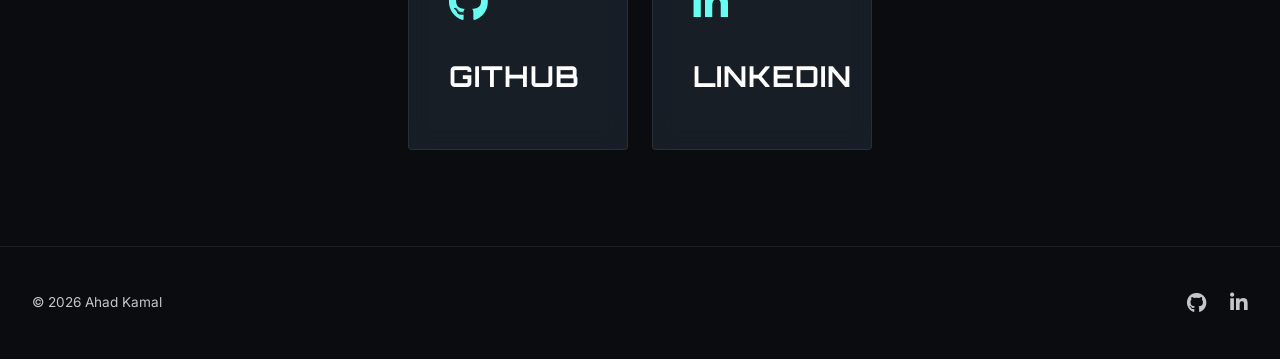
==== commit 6b7fef1b: "Update index.html renamed buttons" ====
--- a/index.html
+++ b/index.html
@@ -71,7 +71,7 @@
                     <a href="individual-work.html" class="glass-panel portal-card" aria-label="Go to Solo Projects">
                         <div>
                             <div class="icon"><i class="fas fa-user-shield"></i></div>
-                            <h3>Projects</h3>
+                            <h3>Solo Projects</h3>
                             <p></p>
                         </div>
                     </a>
@@ -79,7 +79,7 @@
                     <a href="teamwork.html" class="glass-panel portal-card" aria-label="Go to Teamwork Projects">
                         <div>
                             <div class="icon"><i class="fas fa-users"></i></div>
-                            <h3>Games</h3>
+                            <h3>Team Projects</h3>
                             <p></p>
                         </div>
                     </a>
@@ -87,7 +87,7 @@
                     <a href="documents.html" class="glass-panel portal-card" aria-label="Go to Personal Documents">
                         <div>
                             <div class="icon"><i class="fas fa-folder-open"></i></div>
-                            <h3>Documents</h3>
+                            <h3>Personal</h3>
                             <p></p>
                         </div>
                     </a>
@@ -96,6 +96,7 @@
                         <div>
                             <div class="icon"><i class="fas fa-terminal"></i></div>
                             <h3>Game Reviews</h3>
+                            <p>Reviews of games I've played from both an objective and personal point of view.</p>
                         </div>
                     </a>
                 </div>
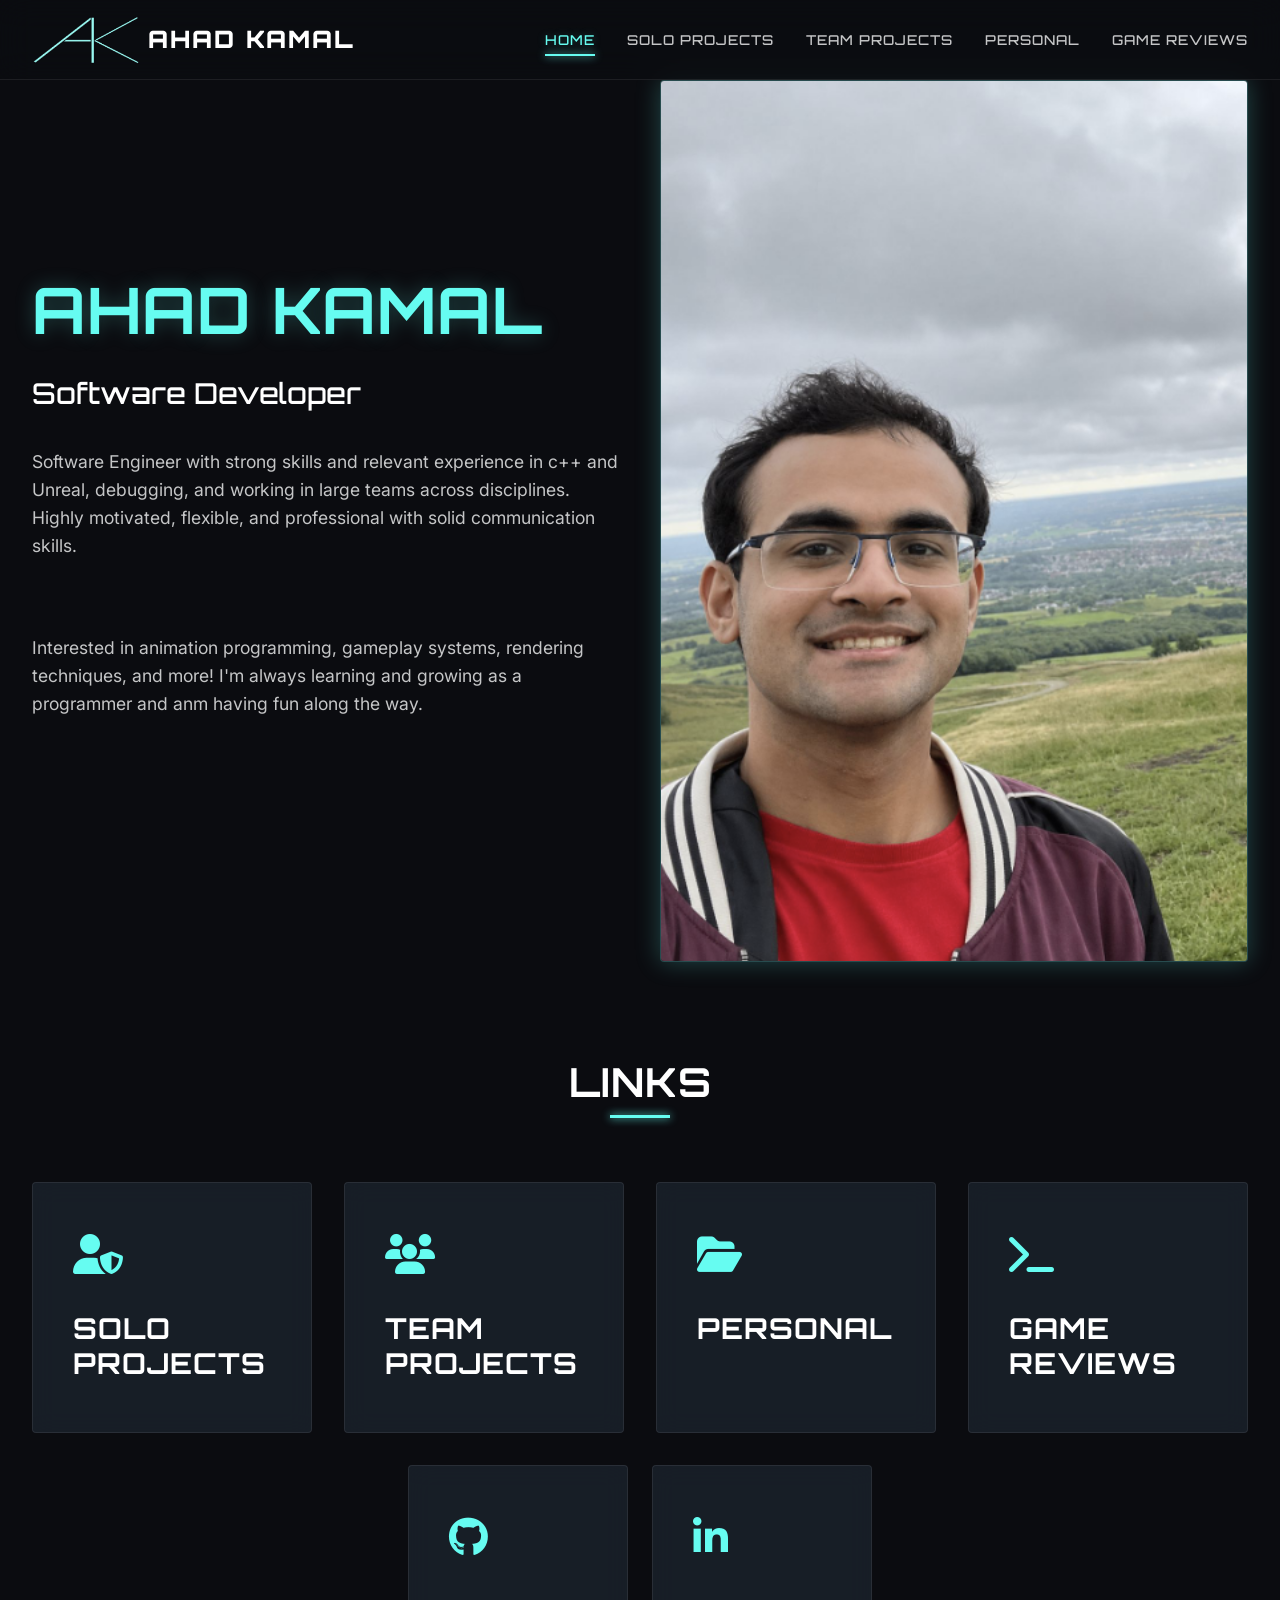
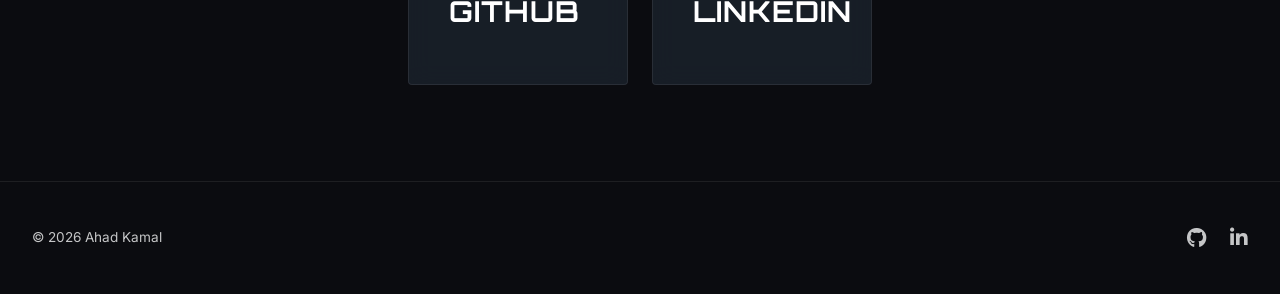
==== commit a954c24c: "Merge pull request #31 from Ahad-Kamal/Homepage Update index.html" ====
--- a/index.html
+++ b/index.html
@@ -96,7 +96,6 @@
                         <div>
                             <div class="icon"><i class="fas fa-terminal"></i></div>
                             <h3>Game Reviews</h3>
-                            <p>Reviews of games I've played from both an objective and personal point of view.</p>
                         </div>
                     </a>
                 </div>
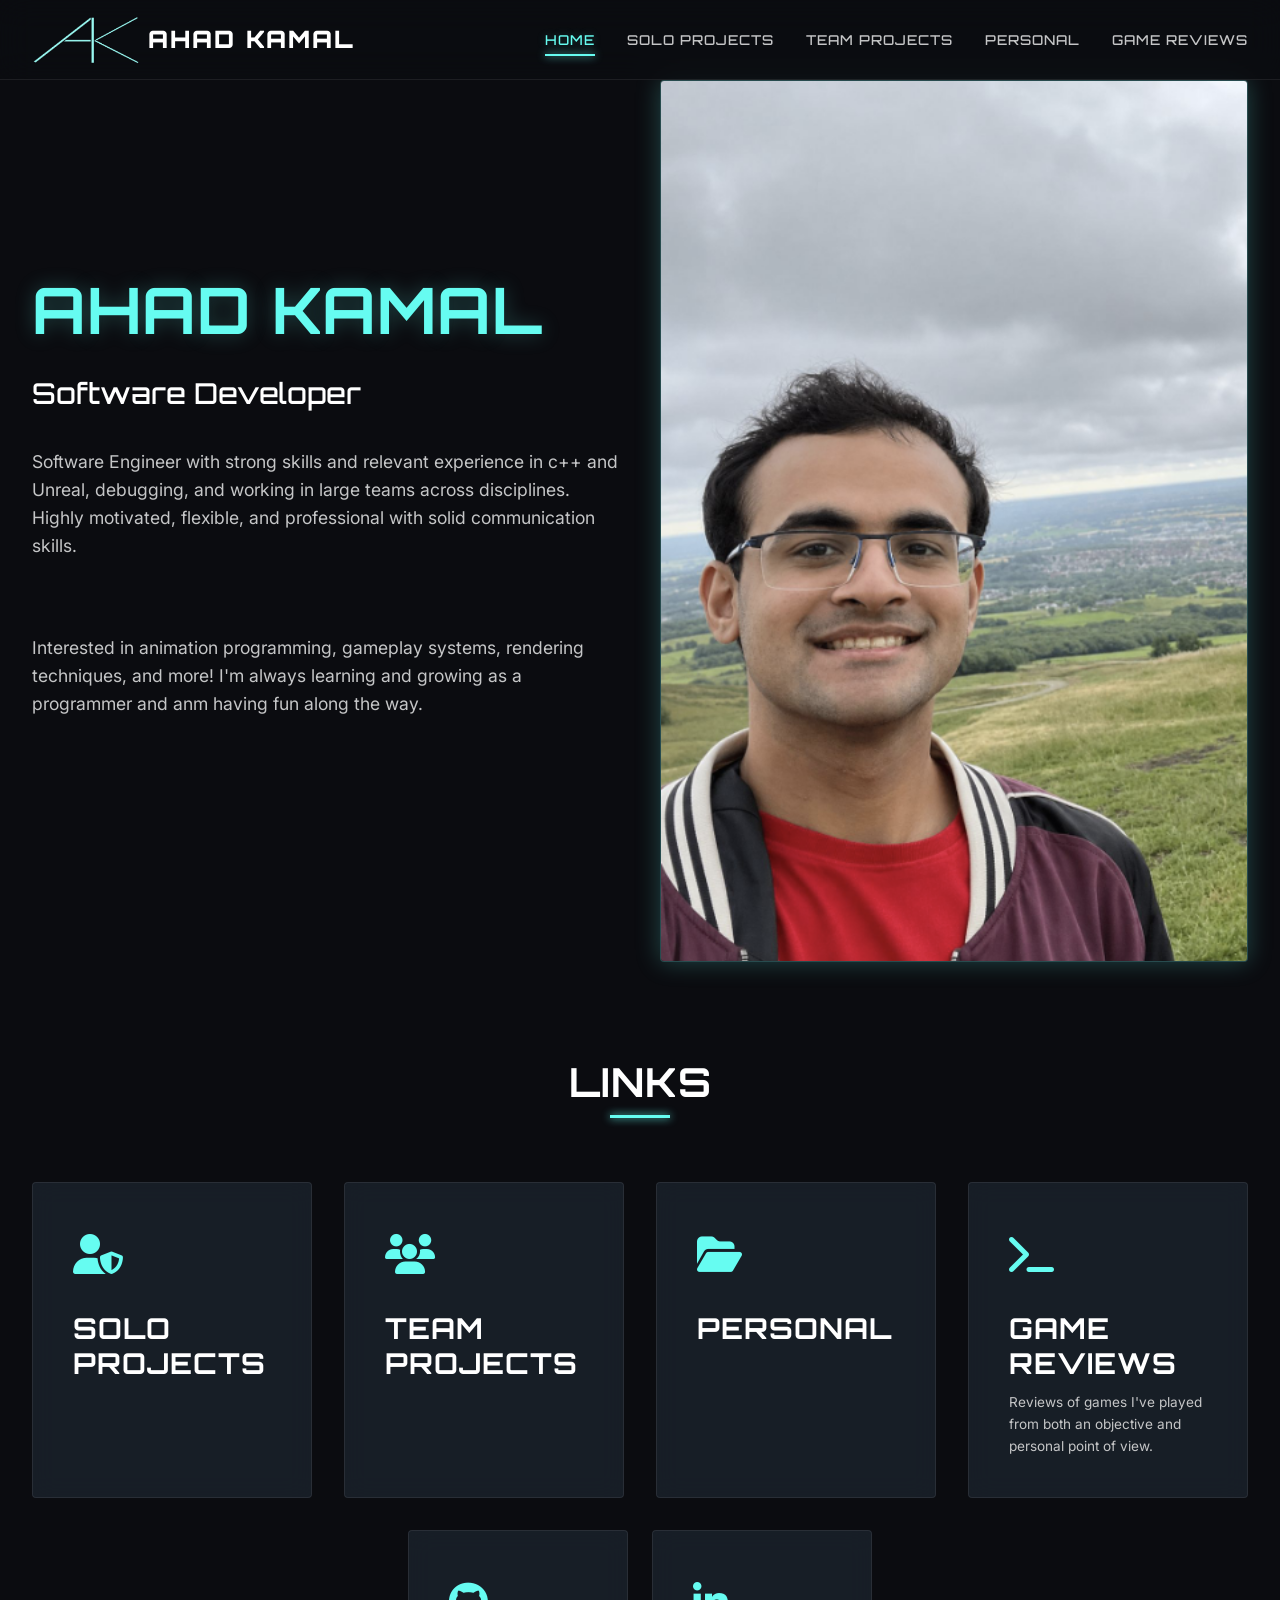
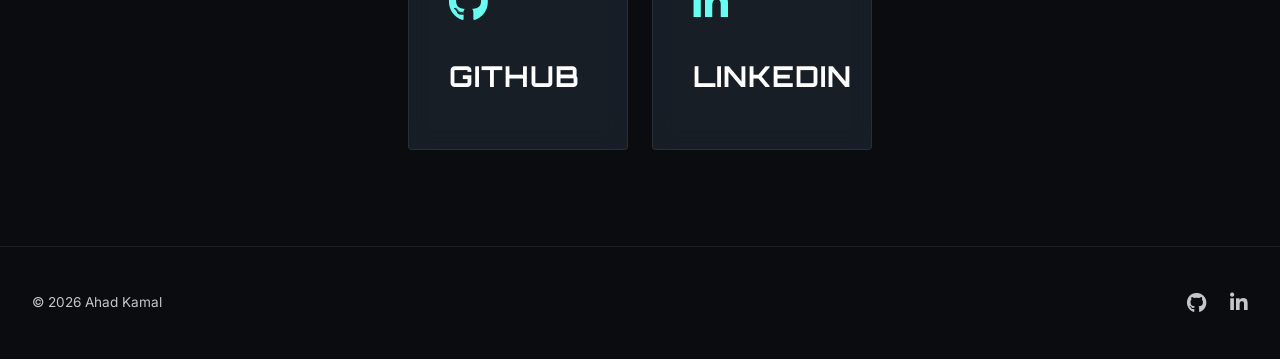
==== commit 02be1939: "Update index.html" ====
--- a/index.html
+++ b/index.html
@@ -3,7 +3,7 @@
 <head>
     <meta charset="UTF-8">
     <meta name="viewport" content="width=device-width, initial-scale=1.0">
-    <title>Game Developer Portfolio | Premium Studio Interface</title>
+    <title>Ahad Kamal | Software Developer</title>
     <link rel="stylesheet" href="https://cdnjs.cloudflare.com/ajax/libs/font-awesome/6.4.0/css/all.min.css">
     <link rel="stylesheet" href="css/styles.css">
 </head>
@@ -96,6 +96,7 @@
                         <div>
                             <div class="icon"><i class="fas fa-terminal"></i></div>
                             <h3>Game Reviews</h3>
+                            <p>Reviews of games I've played from both an objective and personal point of view.</p>
                         </div>
                     </a>
                 </div>
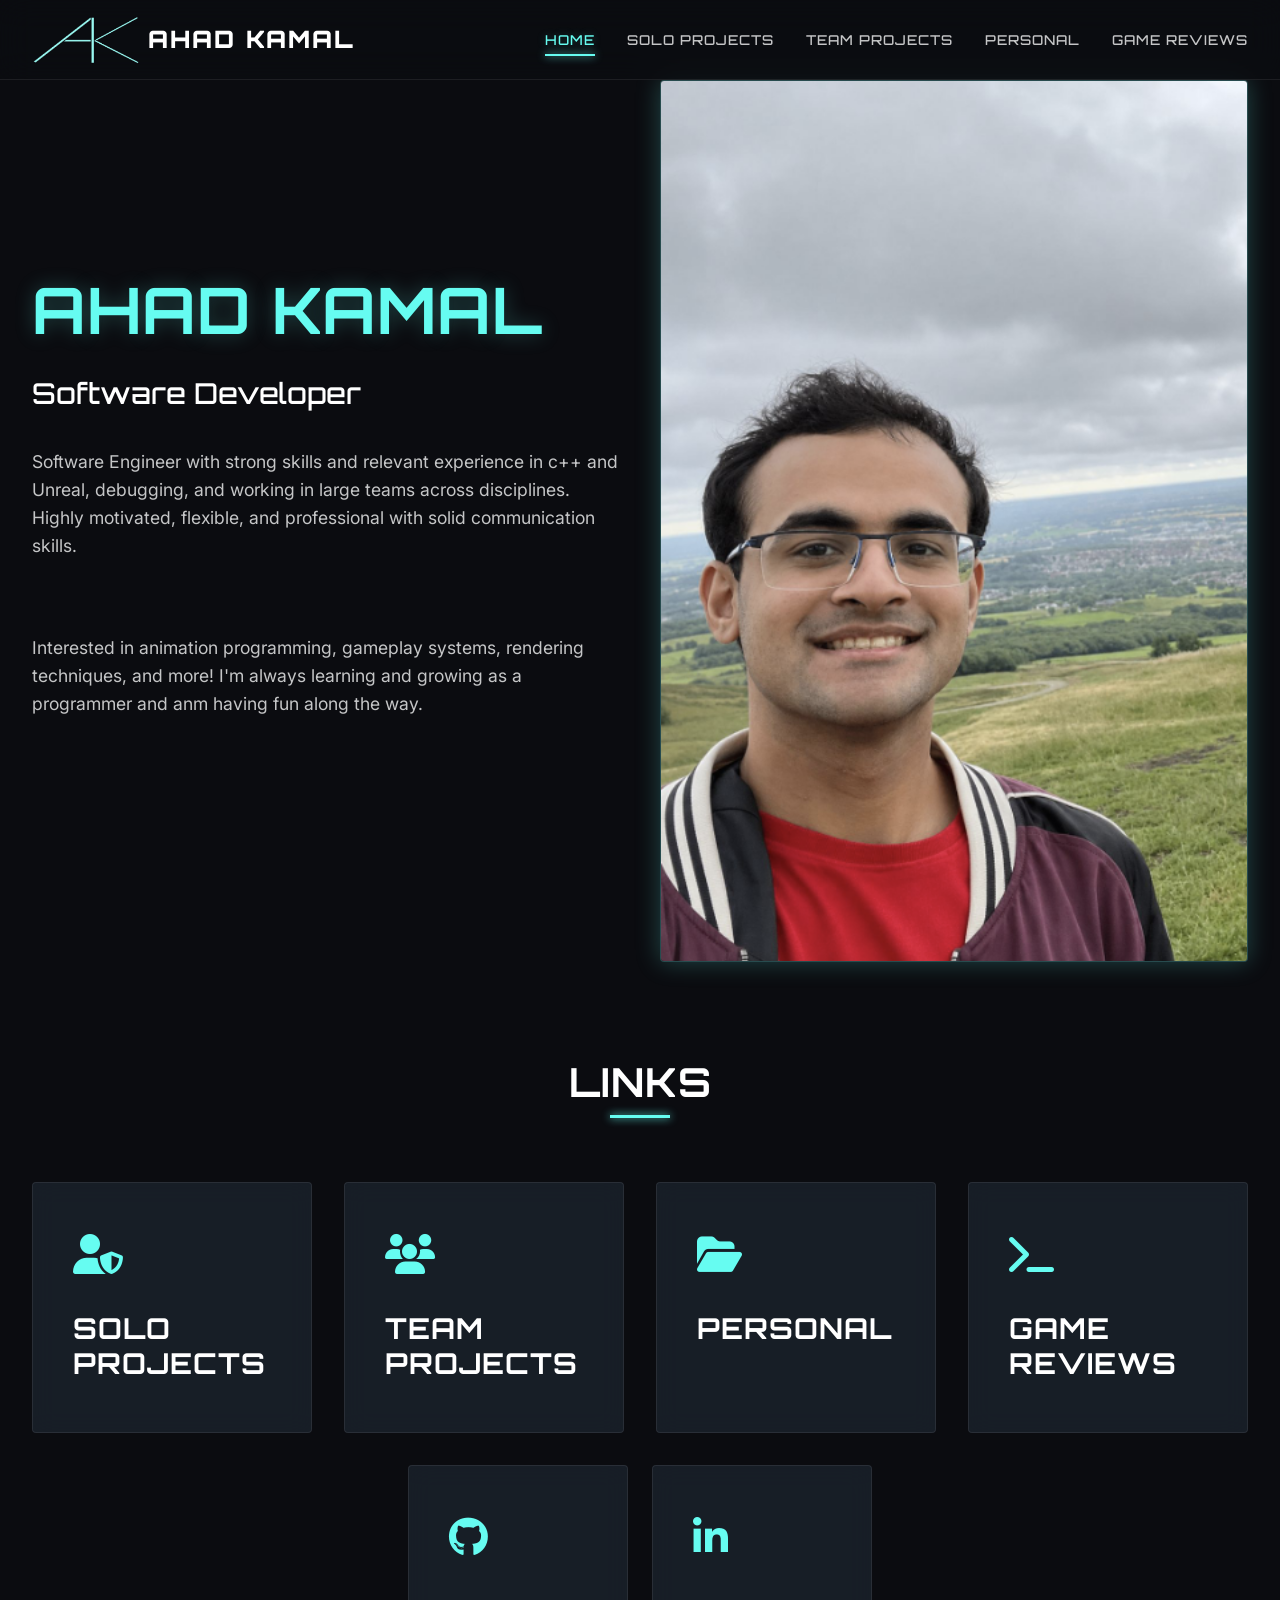
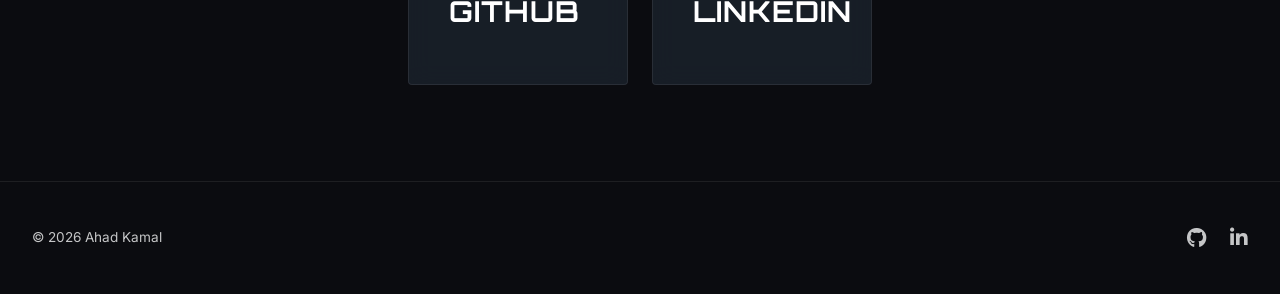
==== commit a19c4fc4: "Merge pull request #32 from Ahad-Kamal/Homepage Homepage" ====
--- a/index.html
+++ b/index.html
@@ -96,7 +96,6 @@
                         <div>
                             <div class="icon"><i class="fas fa-terminal"></i></div>
                             <h3>Game Reviews</h3>
-                            <p>Reviews of games I've played from both an objective and personal point of view.</p>
                         </div>
                     </a>
                 </div>
